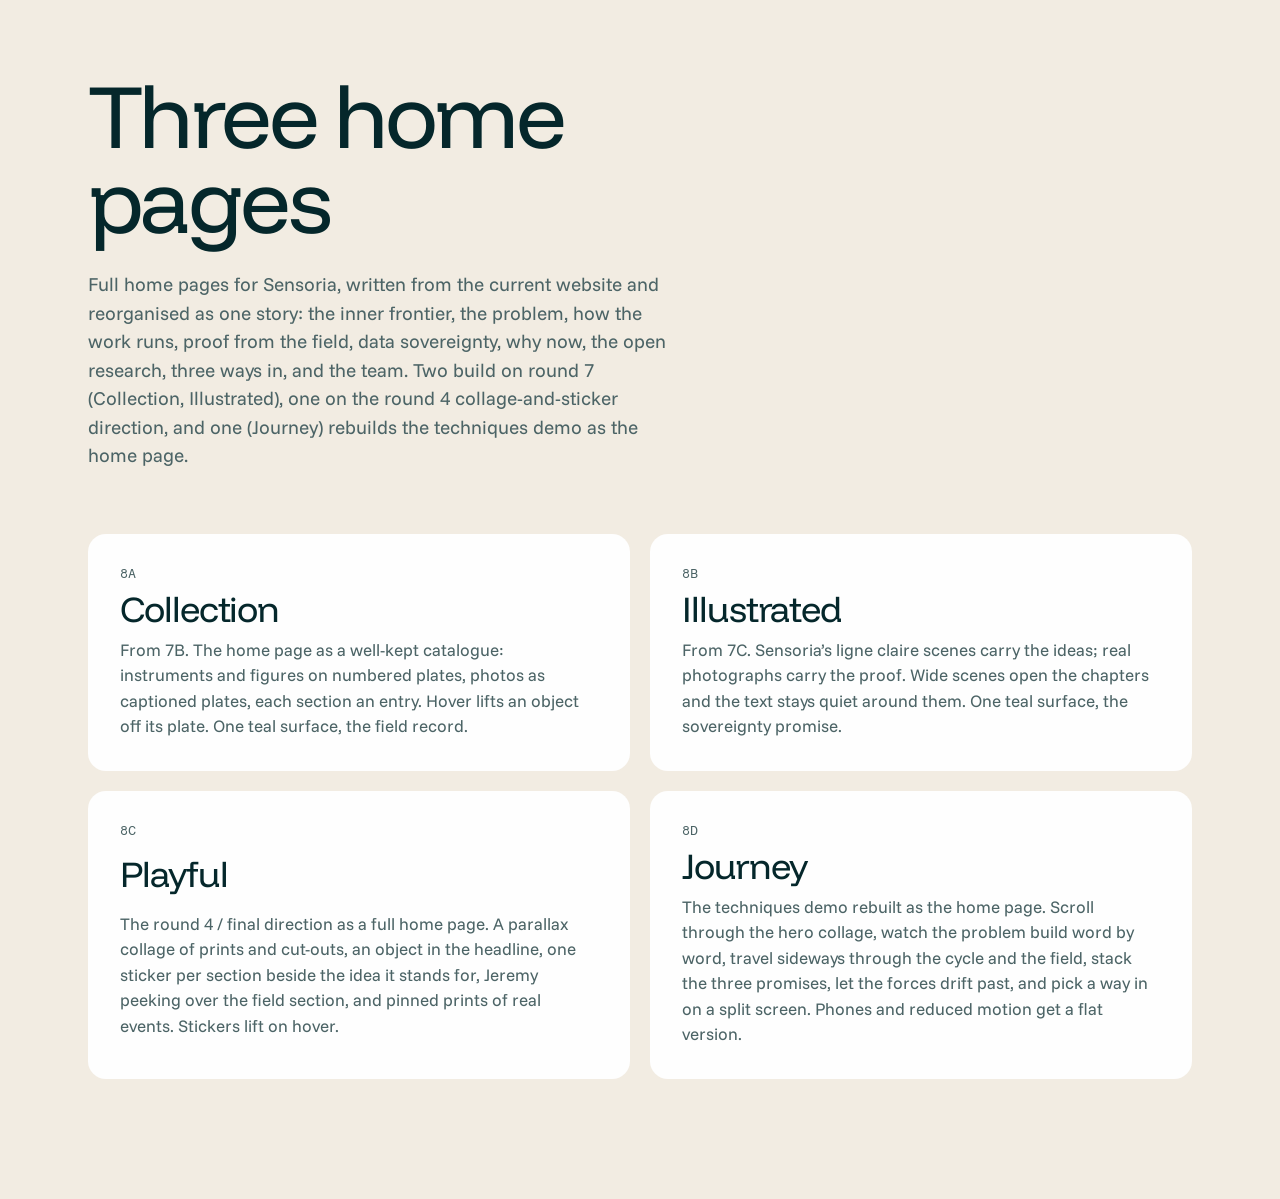
==== round-8/index.html @ 0bdfcea5 "Sensoria home page options (round 8) Co-Authored-By: Claude Sonnet 5.5 <noreply@anthropic.com>" ====
<!doctype html>
<html lang="en">
<head>
  <meta charset="utf-8">
  <meta name="viewport" content="width=device-width, initial-scale=1">
  <meta name="robots" content="noindex, nofollow">
  <title>Sensoria round 8</title>
  <link rel="stylesheet" href="https://fonts.googleapis.com/css2?family=Funnel+Display:wght@300..800&family=Funnel+Sans:wght@300..800&family=Fragment+Mono&display=swap">
  <style>
    :root { --ground: #F2ECE2; --ink: #05272B; --ink-2: #4C6466; }
    * { box-sizing: border-box; margin: 0; padding: 0; }
    html { background: var(--ground); color: var(--ink); }
    body { font: 17px/1.5 'Funnel Sans', system-ui, sans-serif; -webkit-font-smoothing: antialiased; }
    .wrap { max-width: 1200px; margin: 0 auto; padding: 72px 48px 120px; }
    h1 { font: 400 clamp(48px, 7vw, 96px)/.95 'Funnel Display', system-ui, sans-serif; letter-spacing: -.04em; max-width: 13ch; }
    .intro { max-width: 60ch; color: var(--ink-2); margin-top: 28px; font-size: 19px; }
    .grid { display: grid; grid-template-columns: 1fr 1fr; gap: 20px; margin-top: 64px; }
    .card { display: grid; gap: 10px; padding: 32px; border-radius: 18px; background: #FEFEFE; text-decoration: none; color: inherit; transition: transform .2s; }
    .card:hover { transform: translateY(-3px); }
    .card:focus-visible { outline: 2px solid var(--ink); outline-offset: 3px; }
    .card b { font: 400 13px 'Fragment Mono', monospace; color: var(--ink-2); }
    .card h2 { font: 400 36px/1 'Funnel Display', system-ui, sans-serif; letter-spacing: -.03em; }
    .card p { color: var(--ink-2); }
    @media (max-width: 760px) { .wrap { padding: 40px 16px 64px; } .grid { grid-template-columns: 1fr; } }
  </style>
</head>
<body>
  <main class="wrap">
    <h1>Three home pages</h1>
    <p class="intro">Full home pages for Sensoria, written from the current website and reorganised as one story: the inner frontier, the problem, how the work runs, proof from the field, data sovereignty, why now, the open research, three ways in, and the team. Two build on round 7 (Collection, Illustrated), one on the round 4 collage-and-sticker direction, and one (Journey) rebuilds the techniques demo as the home page.</p>
    <div class="grid" id="grid"></div>
  </main>
  <script>window.DIRECTIONS = [];</script>
  <script src="../round-5/directions/base.js"></script>
  <script src="../round-5/directions/kit.js"></script>
  <script src="content.js"></script>
  <script src="directions/collection.js"></script>
  <script src="directions/illustrated.js"></script>
  <script src="directions/playful.js"></script>
  <script src="directions/journey.js"></script>
  <script>
    document.getElementById('grid').innerHTML = window.LAYOUTS.map((d, i) => `
      <a class="card" href="page.html?d=${d.id}"><b>8${String.fromCharCode(65 + i)}</b><h2>${d.name}</h2><p>${d.idea}</p></a>`).join('');
  </script>
</body>
</html>
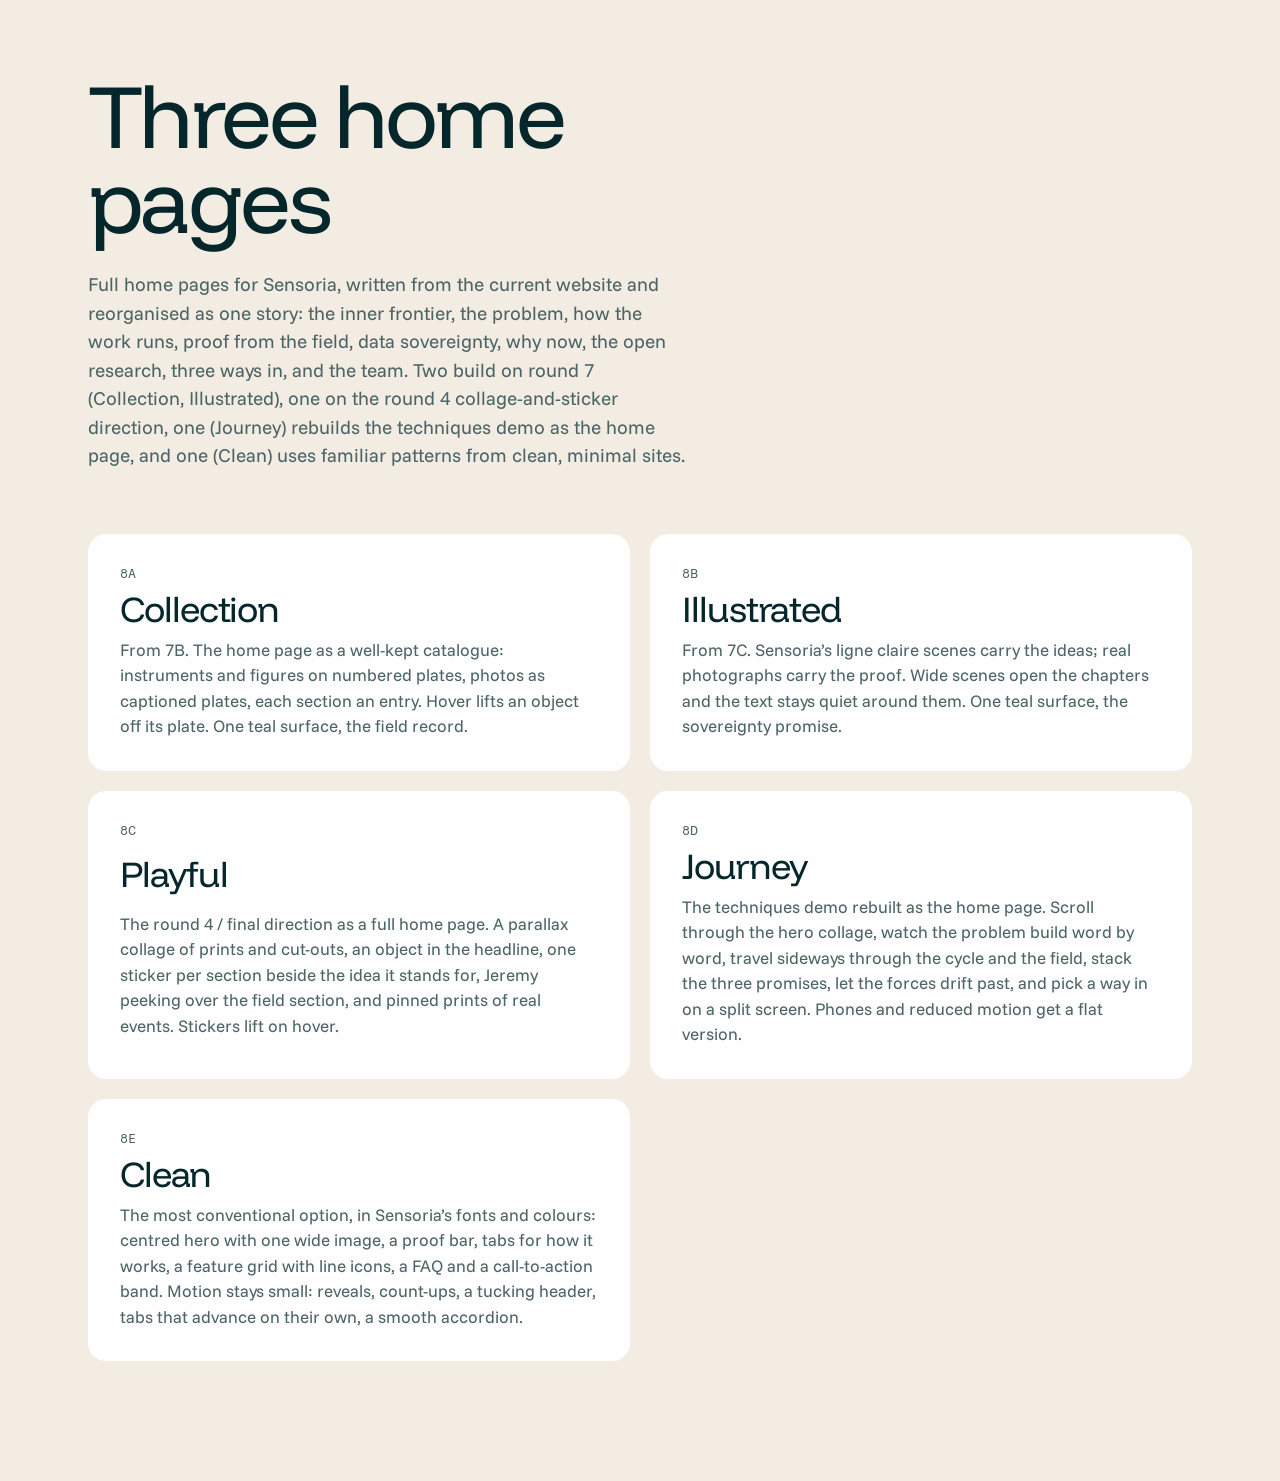
==== commit 23e619d4: "Add 8E Clean Co-Authored-By: Claude Opus 5.5 <noreply@anthropic.com>" ====
--- a/round-8/index.html
+++ b/round-8/index.html
@@ -27,7 +27,7 @@
 <body>
   <main class="wrap">
     <h1>Three home pages</h1>
-    <p class="intro">Full home pages for Sensoria, written from the current website and reorganised as one story: the inner frontier, the problem, how the work runs, proof from the field, data sovereignty, why now, the open research, three ways in, and the team. Two build on round 7 (Collection, Illustrated), one on the round 4 collage-and-sticker direction, and one (Journey) rebuilds the techniques demo as the home page.</p>
+    <p class="intro">Full home pages for Sensoria, written from the current website and reorganised as one story: the inner frontier, the problem, how the work runs, proof from the field, data sovereignty, why now, the open research, three ways in, and the team. Two build on round 7 (Collection, Illustrated), one on the round 4 collage-and-sticker direction, one (Journey) rebuilds the techniques demo as the home page, and one (Clean) uses familiar patterns from clean, minimal sites.</p>
     <div class="grid" id="grid"></div>
   </main>
   <script>window.DIRECTIONS = [];</script>
@@ -38,6 +38,7 @@
   <script src="directions/illustrated.js"></script>
   <script src="directions/playful.js"></script>
   <script src="directions/journey.js"></script>
+  <script src="directions/clean.js"></script>
   <script>
     document.getElementById('grid').innerHTML = window.LAYOUTS.map((d, i) => `
       <a class="card" href="page.html?d=${d.id}"><b>8${String.fromCharCode(65 + i)}</b><h2>${d.name}</h2><p>${d.idea}</p></a>`).join('');
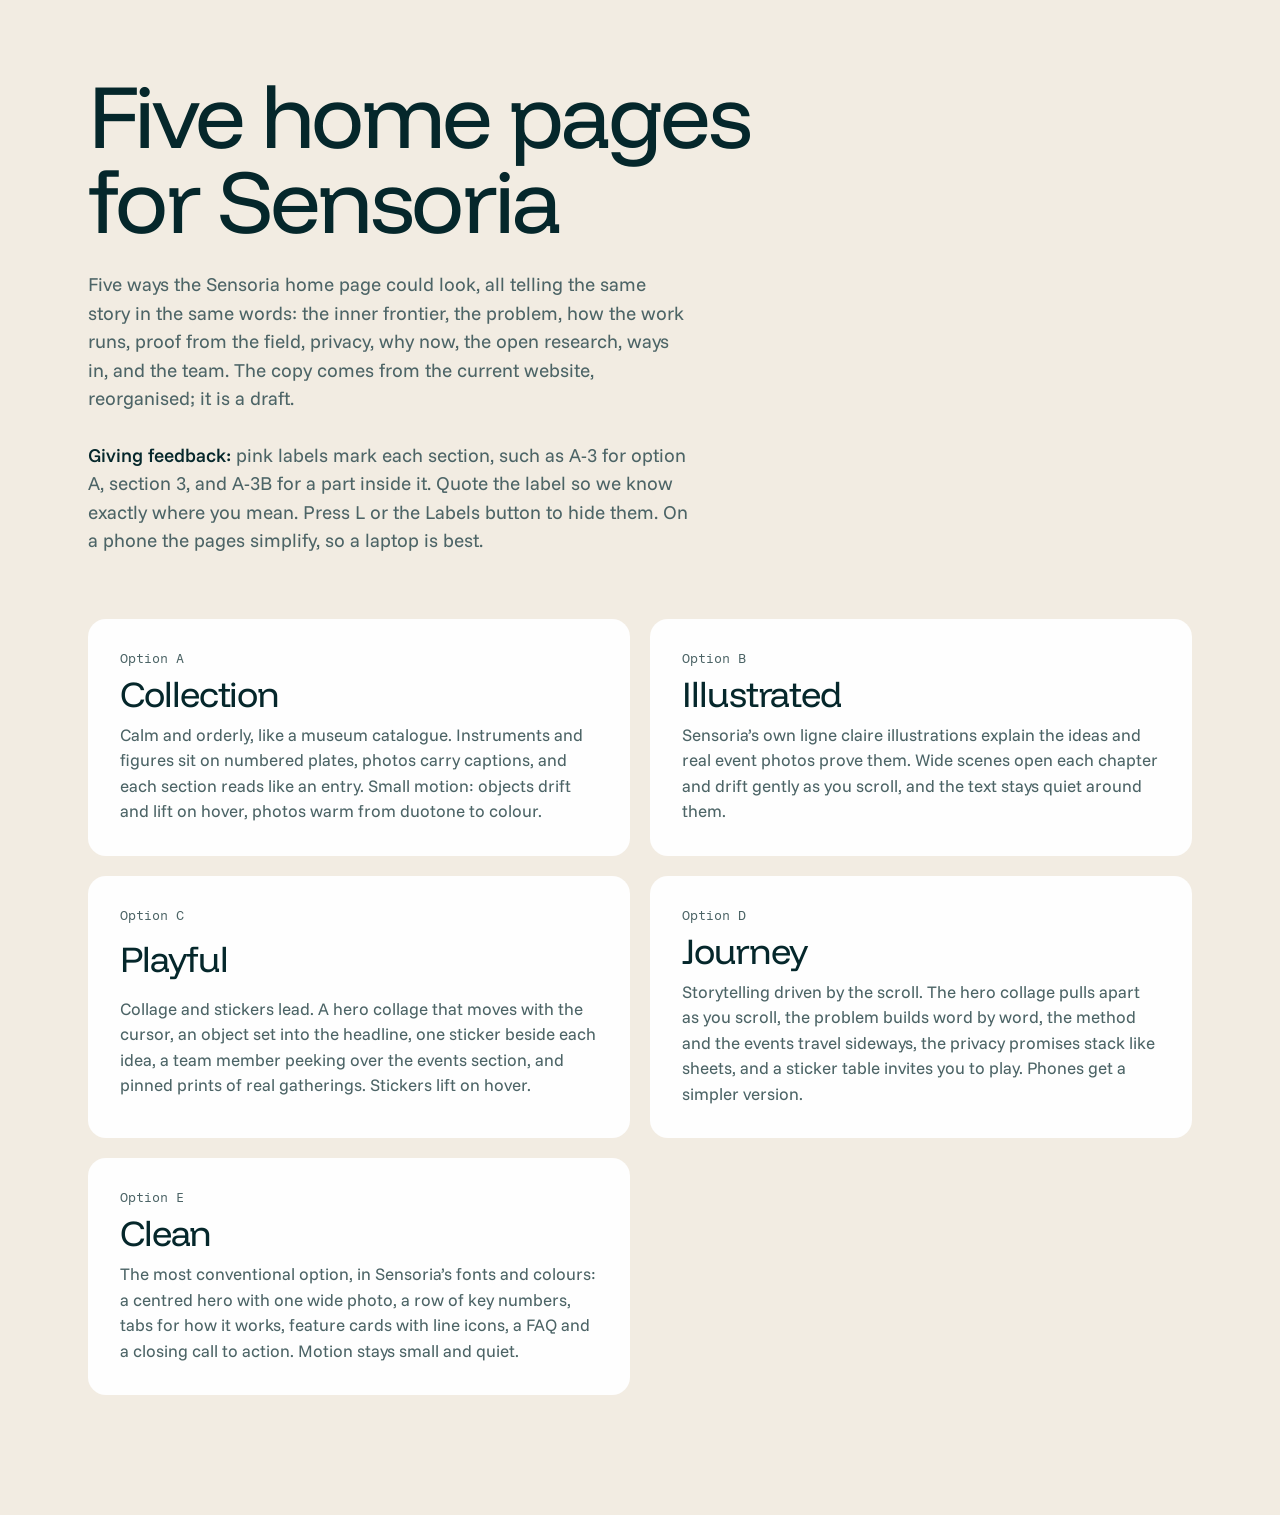
==== commit 177b114c: "Standalone labels: options A to E Co-Authored-By: Claude Opus 5.5 <noreply@anthropic.com>" ====
--- a/round-8/index.html
+++ b/round-8/index.html
@@ -4,7 +4,7 @@
   <meta charset="utf-8">
   <meta name="viewport" content="width=device-width, initial-scale=1">
   <meta name="robots" content="noindex, nofollow">
-  <title>Sensoria round 8</title>
+  <title>Sensoria home page options</title>
   <link rel="stylesheet" href="https://fonts.googleapis.com/css2?family=Funnel+Display:wght@300..800&family=Funnel+Sans:wght@300..800&family=Fragment+Mono&display=swap">
   <style>
     :root { --ground: #F2ECE2; --ink: #05272B; --ink-2: #4C6466; }
@@ -26,8 +26,9 @@
 </head>
 <body>
   <main class="wrap">
-    <h1>Three home pages</h1>
-    <p class="intro">Full home pages for Sensoria, written from the current website and reorganised as one story: the inner frontier, the problem, how the work runs, proof from the field, data sovereignty, why now, the open research, three ways in, and the team. Two build on round 7 (Collection, Illustrated), one on the round 4 collage-and-sticker direction, one (Journey) rebuilds the techniques demo as the home page, and one (Clean) uses familiar patterns from clean, minimal sites.</p>
+    <h1>Five home pages for Sensoria</h1>
+    <p class="intro">Five ways the Sensoria home page could look, all telling the same story in the same words: the inner frontier, the problem, how the work runs, proof from the field, privacy, why now, the open research, ways in, and the team. The copy comes from the current website, reorganised; it is a draft.</p>
+    <p class="intro"><b style="color:var(--ink);font-weight:500">Giving feedback:</b> pink labels mark each section, such as A-3 for option A, section 3, and A-3B for a part inside it. Quote the label so we know exactly where you mean. Press L or the Labels button to hide them. On a phone the pages simplify, so a laptop is best.</p>
     <div class="grid" id="grid"></div>
   </main>
   <script>window.DIRECTIONS = [];</script>
@@ -41,7 +42,7 @@
   <script src="directions/clean.js"></script>
   <script>
     document.getElementById('grid').innerHTML = window.LAYOUTS.map((d, i) => `
-      <a class="card" href="page.html?d=${d.id}"><b>8${String.fromCharCode(65 + i)}</b><h2>${d.name}</h2><p>${d.idea}</p></a>`).join('');
+      <a class="card" href="page.html?d=${d.id}"><b>Option ${String.fromCharCode(65 + i)}</b><h2>${d.name}</h2><p>${d.idea}</p></a>`).join('');
   </script>
 </body>
 </html>
